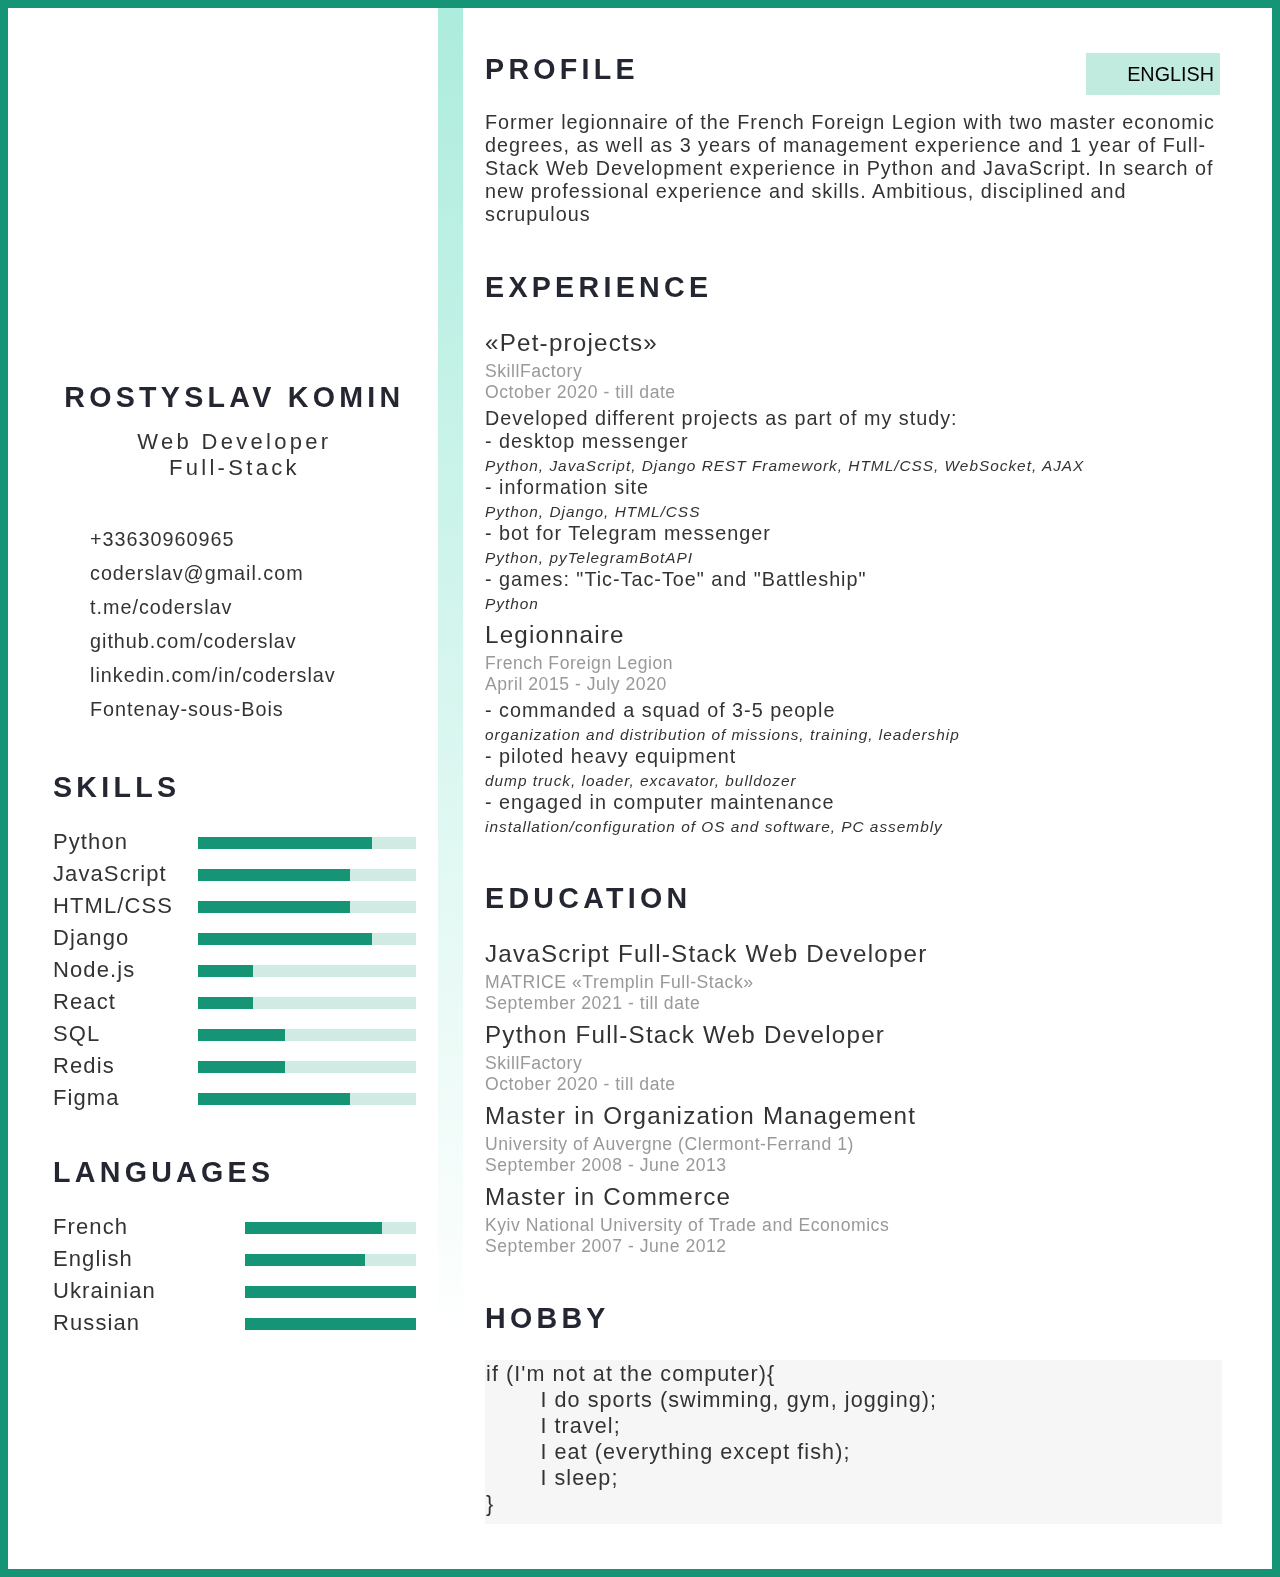
==== index.html @ f9bf5544 "CV 2.2.0" ====
<!DOCTYPE html>
<html lang="en">
<head>
    <meta charset="UTF-8">
    <meta name="viewport" content="width=device-width, initial-scale=1"/>
    <title id="titleName">Komin Rostyslav CV</title>
    <link rel="stylesheet" href="css/index.css">
</head>
<body>
<div id="myNav" class="overlay">
    <span class="close-btn" onclick="closeNav()">&times;</span>
    <div class="overlay-content">
        <span class="english" id="eng">English</span>
        <span class="francais" id="fra">Français</span>
        <span class="russian" id="rus">Русский</span>
    </div>
</div>

<div class="cv">
    <div class="part left-side">
        <div onclick="openNav()" class="overlay-button">
            <div class="language-content">
                <span class="language-logo"></span>
                <span class="actual-language" id="actualLanguage">ENGLISH</span>
            </div>
        </div>
        <div class="section circle-image"></div>
        <div class="section name" id="name">ROSTYSLAV KOMIN</div>
        <div class="section profession" id="profession">Web Developer<br>Full-Stack</div>
        <div class="section coordinates">
            <div class="tel">
                <span class="tel-logo"></span><a href="tel:+33630960965">+33630960965</a>
            </div>
            <div class="mail">
                <span class="mail-logo"></span><a href="mailto:coderslav@gmail.com">coderslav@gmail.com</a>
            </div>
            <div class="telegram">
                <span class="telegram-logo"></span><a href="https://t.me/coderslav">t.me/coderslav</a>
            </div>
            <div class="github">
                <span class="github-logo"></span><a href="https://github.com/coderslav">github.com/coderslav</a>
            </div>
            <div class="linkedin">
                <span class="linkedin-logo"></span><a href="https://linkedin.com/in/coderslav">linkedin.com/in/coderslav</a>
            </div>
            <div class="address">
                <span class="address-logo"></span><a href="https://en.wikipedia.org/wiki/Fontenay-sous-Bois" id="city">Fontenay-sous-Bois</a>
            </div>
        </div>
        <div class="section skills">
            <div class="section-title" id="skills">SKILLS</div>
            <div class="skill"><span>Python</span><div class="scale first-scale">
                <div class="scale second-scale Python"></div>
            </div></div>
            <div class="skill"><span>JavaScript</span><div class="scale first-scale">
                <div class="scale second-scale JavaScript"></div>
            </div></div>
            <div class="skill"><span>HTML/CSS</span><div class="scale first-scale">
                <div class="scale second-scale HTMLCSS"></div>
            </div></div>
            <div class="skill"><span>Django</span><div class="scale first-scale">
                <div class="scale second-scale Django"></div>
            </div></div>
            <div class="skill"><span>Node.js</span><div class="scale first-scale">
                <div class="scale second-scale NodeJS"></div>
            </div></div>
            <div class="skill"><span>React</span><div class="scale first-scale">
                <div class="scale second-scale React"></div>
            </div></div>
            <div class="skill"><span>SQL</span><div class="scale scale first-scale">
                <div class="scale second-scale SQL"></div>
            </div></div>
            <div class="skill"><span>Redis</span><div class="scale first-scale">
                <div class="scale second-scale Redis"></div>
            </div></div>
            <div class="skill last-skill"><span>Figma</span><div class="scale first-scale">
                <div class="scale second-scale Figma"></div>
            </div></div>
        </div>
        <div class="section languages">
            <div class="section-title" id="languages">LANGUAGES</div>
            <div class="skill"><span id="frenchLanguage">French</span><div class="scale first-scale lang"><div class="scale second-scale French"></div></div></div>
            <div class="skill"><span id="englishLanguage">English</span><div class="scale first-scale lang"><div class="scale second-scale English"></div></div></div>
            <div class="skill"><span id="ukrainianLanguage">Ukrainian</span><div class="scale first-scale lang"><div class="scale second-scale Ukrainian"></div></div></div>
            <div class="skill last-skill"><span id="russianLanguage">Russian</span><div class="scale first-scale lang"><div class="scale second-scale Russian"></div></div></div>
        </div>
    </div>
    <div class="part middle-line"></div>
    <div class="part right-side">
        <div class="section profile">
            <div class="section-title profile-title" id="profile">PROFILE</div>
            <div class="text profile-text" id="profileText">Former legionnaire of the French Foreign Legion with two master economic degrees, as well as 3 years of management experience and 1 year of Full-Stack Web Development experience in Python and JavaScript. In search of new professional experience and skills. Ambitious, disciplined and scrupulous</div>
        </div>
        <div class="section experience">
            <div class="section-title" id="experience">EXPERIENCE</div>
            <div class="experience-sub-section">
                <div class="sub-section-title first-sub-section-title">«Pet-projects»</div>
                <div class="sub-section-title-sub-title" id="skillFactoryExp">SkillFactory<br>October 2020 - till date</div>
                <div class="text experience-sub-section-text" id="skillFactoryExpText">Developed different projects as part of my study:<br>
                    - desktop messenger<br><span class="in-parentheses">Python, JavaScript, Django REST Framework, HTML/CSS, WebSocket, AJAX</span><br>
                    - information site<br><span class="in-parentheses">Python, Django, HTML/CSS</span><br>
                    - bot for Telegram messenger<br><span class="in-parentheses">Python, pyTelegramBotAPI</span><br>
                    - games: "Tic-Tac-Toe" and "Battleship"<br><span class="in-parentheses">Python</span></div>
            </div>
            <div class="experience-sub-section">
                <div class="sub-section-title" id="legionnaireExp">Legionnaire</div>
                <div class="sub-section-title-sub-title" id="legionnaireExpTitle">French Foreign Legion<br>April 2015 - July 2020</div>
                <div class="text experience-sub-section-text" id="legionnaireExpText">- commanded a squad of 3-5 people<br><span class="in-parentheses">organization and distribution of missions, training, leadership</span><br>
                    - piloted heavy equipment<br><span class="in-parentheses">dump truck, loader, excavator, bulldozer</span><br>
                    - engaged in computer maintenance<br><span class="in-parentheses">installation/configuration of OS and software, PC assembly</span></div>
            </div>
        </div>
        <div class="section formation">
            <div class="section-title" id="education">EDUCATION</div>
            <div class="formation-sub-section">
                <div class="sub-section-title first-sub-section-title" id="matriceEduTitle">JavaScript Full-Stack Web Developer</div>
                <div class="sub-section-title-sub-title sub-section-title-sub-title-formation" id="matriceEdu">MATRICE «Tremplin Full-Stack»<br>September 2021 - till date</div>
            </div>
            <div class="formation-sub-section">
                <div class="sub-section-title" id="skillFactoryEduTitle">Python Full-Stack Web Developer</div>
                <div class="sub-section-title-sub-title sub-section-title-sub-title-formation" id="skillFactoryEdu">SkillFactory<br>October 2020 - till date</div>
            </div>
            <div class="formation-sub-section">
                <div class="sub-section-title" id="frEduTitle">Master in Organization Management</div>
                <div class="sub-section-title-sub-title sub-section-title-sub-title-formation" id="frEdu">University of Auvergne (Clermont-Ferrand 1)<br>September 2008 - June 2013</div>
            </div>
            <div class="formation-sub-section">
                <div class="sub-section-title" id="uaEduTitle">Master in Commerce</div>
                <div class="sub-section-title-sub-title sub-section-title-sub-title-formation" id="uaEdu">Kyiv National University of Trade and Economics<br>September 2007 - June 2012</div>
            </div>
        </div>
        <div class="section hobby">
            <div class="section-title" id="hobby">HOBBY</div>
            <div class="div hobby-background"><div class="hobby-text" id="hobbyText">if (I'm not at the computer){<br><span class="hobbies">I do sports (swimming, gym, jogging);</span><br><span class="hobbies">I travel;</span><br><span class="hobbies">I eat (everything except fish);</span><br><span class="hobbies">I sleep;</span><br>}</div></div>
        </div>
    </div>
</div>
<script src="js/index.js"></script>
</body>
</html>
---- css/index.css ----
@import "fonts.css";
@media {
    html {
        font-size: 8.9px;
    }
    .left-side {
        margin: 30px 15px 30px 35px;
    }
    .cv {
        margin: 0;
        display: grid;
        grid-template-columns: 34% 2% 64%;
    }
    .circle-image {
        background: url(../images/Photo.jpg) no-repeat center;
        background-size: auto 200px;
        width: 153px;
        height: 153px;
    }
    .profession {margin-top: 10px;}
    .name {margin-top: 15px;}
    .coordinates {margin-top: 30px;}
    .coordinates span {
        padding-right: 5px;
        width: 15px;
        height: 15px;
    }
    .language-content .language-logo {
        width: 15px;
        height: 15px;
    }
    .mail, .telegram, .github, .linkedin, .address {margin-top: 3px;}
    .section-title {margin: 30px 0 10px;}
    .skill {margin-bottom: 4px;}
    .scale {height: 6px;}
    .scale.first-scale.lang {
        left: 38%;
        width: 47%;
    }
    .middle-line {background: linear-gradient(180deg, #77E0C7 -56.41%, rgba(119, 224, 199, 0) 85.33%);}
    .right-side {margin: 30px 35px 30px 15px;}
    .overlay-button {right: calc(35px + 8px);}
    .section-title.profile-title {margin-top: 0}
    .language-content {padding: 4px;}
    .sub-section-title {margin: 5px 0 3px;}
    .sub-section-title-sub-title {margin-bottom: 3px;}
    .hobby-text {padding-bottom: 4px}
}
@media (max-width: 600px){
    html {
        font-size: 15px;
    }
    .left-side, .right-side {margin: 0 10px;}
    .overlay-button {right: calc(10px + 8px);}
    .cv {
        margin: 0;
        padding: 10px 0;
        display: flex;
        flex-direction: column;
        align-content: start;
    }
    .circle-image {
        background: url(../images/Photo.jpg) no-repeat center;
        background-size: auto 300px;
        width: 229px;
        height: 229px;
    }
    .profession {margin-top: 10px;}
    .name {margin-top: 30px;}
    .coordinates {
        width: max-content;
        margin: 30px auto;
    }
    .coordinates span {
        padding-right: 5px;
        width: 22px;
        height: 22px;
    }
    .language-content .language-logo {
        width: 22px;
        height: 22px;
    }
    .tel, .mail, .telegram, .github, .linkedin, .address {
        margin: 3px;
        width: max-content;
    }
    .section-title, .section-title.profile-title {margin: 30px 0 10px;}
    .skill {margin-bottom: 4px;}
    .scale {height: 9px;}
    .scale.first-scale.lang {
        left: 25%;
        width: 60%;
    }
    .middle-line {display: none}
    .language-content {padding: 4px;}
    .sub-section-title {margin: 5px 0 3px;}
    .sub-section-title-sub-title {margin-bottom: 3px;}
    .hobby-text {padding-bottom: 4px}
}
@media (max-width: 528px){
    html {
        font-size: 13px;
    }
}
@media (max-width: 456px){
    html {
        font-size: 11px;
    }
}
@media (max-width: 390px){
    html {
        font-size: 10px;
    }
    .left-side, .right-side {margin: 0 6px;}
    .overlay-button {right: calc(6px + 8px);}
    .cv {
        margin: 0;
        padding: 6px 0;
        display: flex;
        flex-direction: column;
        align-content: start;
    }
    .circle-image {
        background: url(../images/Photo.jpg) no-repeat center;
        background-size: auto 200px;
        width: 152px;
        height: 152px;
    }
    .profession {margin-top: 6px;}
    .name {margin-top: 20px;}
    .coordinates {
        width: max-content;
        margin: 20px auto;
    }
    .coordinates span {
        padding-right: 3px;
        width: 15px;
        height: 15px;
    }
    .language-content .language-logo {
        width: 15px;
        height: 15px;
    }
    .mail, .telegram, .github, .linkedin, .address {
        margin: 2px;
        width: max-content;
    }
    .section-title, .section-title.profile-title {margin: 20px 0 6px;}
    .skill {margin-bottom: 2px;}
    .scale {height: 6px;}
    .scale.first-scale.lang {
        left: 25%;
        width: 60%;
    }
    .middle-line {display: none}
    .language-content {padding: 2px;}
    .sub-section-title {margin: 3px 0 2px;}
    .sub-section-title-sub-title {margin-bottom: 2px;}
    .hobby-text {padding-bottom: 2px}
}
@media (max-width: 359px){
    html {
        font-size: 9px;
    }
}
@media (max-width: 328px){
    html {
        font-size: 8px;
    }
    .left-side, .right-side {margin: 0 5px;}
    .overlay-button {right: calc(5px + 8px);}
    .cv {
        margin: 0;
        padding: 5px 0;
        display: flex;
        flex-direction: column;
        align-content: start;
    }
    .circle-image {
        background: url(../images/Photo.jpg) no-repeat center;
        background-size: auto 150px;
        width: 114px;
        height: 114px;
    }
    .profession {margin-top: 5px;}
    .name {margin-top: 15px;}
    .coordinates {
        width: max-content;
        margin: 30px auto;
    }
    .coordinates span {
        padding-right: 2px;
        width: 11px;
        height: 11px;
    }
    .language-content .language-logo {
        width: 11px;
        height: 11px;
    }
    .mail, .telegram, .github, .linkedin, .address {
        margin: 1px;
        width: max-content;
    }
    .section-title, .section-title.profile-title {margin: 30px 0 10px;}
    .skill {margin-bottom: 2px;}
    .scale {height: 4px;}
    .scale.first-scale.lang {
        left: 25%;
        width: 60%;
    }
    .middle-line {display: none}
    .language-content {padding: 1px;}
    .sub-section-title {margin: 2px 0 1px;}
    .sub-section-title-sub-title {margin-bottom: 1px;}
    .hobby-text {padding-bottom: 2px}
}
@media (min-width: 650px){
    html {
        font-size: 9.9px;
    }
}
@media (min-width: 700px){
    html {
        font-size: 12px;
    }
}
@media (min-width: 750px){
    html {
        font-size: 13px;
    }
}
@media (min-width: 800px){
    html {
        font-size: 14px;
    }
}
@media (min-width: 850px){
    html {
        font-size: 15px;
    }
    .left-side {
        margin: 30px 15px 30px 35px;
    }
    .circle-image {
        background: url(../images/Photo.jpg) no-repeat center;
        background-size: auto 300px;
        width: 229px;
        height: 229px;
    }
    .profession {margin-top: 10px;}
    .name {margin-top: 15px;}
    .coordinates {margin-top: 30px;}
    .coordinates span {
        padding-right: 5px;
        width: 22px;
        height: 22px;
    }
    .language-content .language-logo {
        width: 22px;
        height: 22px;
    }
    .mail, .telegram, .github, .linkedin, .address {margin-top: 3px;}
    .section-title {margin: 30px 0 10px;}
    .skill {margin-bottom: 4px;}
    .scale {height: 9px;}
    .right-side {margin: 30px 35px 30px 15px;}
    .overlay-button {right: calc(35px + 8px);}
    .language-content {padding: 4px;}
    .sub-section-title {margin: 5px 0 3px;}
    .sub-section-title-sub-title {margin-bottom: 3px;}
    .hobby-text {padding-bottom: 4px}
}
@media (min-width: 900px){
    html {
        font-size: 16px;
    }
}
@media (min-width: 950px){
    html {
        font-size: 17px;
    }
}
@media (min-width: 1000px){
    html {
        font-size: 18px;
    }
}
@media (min-width: 1050px){
    html {
        font-size: 19px;
    }
}
@media (min-width: 1100px){
    html {
        font-size: 20px;
    }
}
@media (min-width: 1150px){
    html {
        font-size: 21px;
    }
}
@media (min-width: 1200px){
    html {
        font-size: 21px;
    }
    .left-side {
        margin: 45px 22px 45px 45px;
    }
    .circle-image {
        background: url(../images/Photo.jpg) no-repeat center;
        background-size: auto 400px;
        width: 306px;
        height: 306px;
    }
    .profession {margin-top: 15px;}
    .name {margin-top: 22px;}
    .coordinates {margin-top: 45px;}
    .coordinates span {
        padding-right: 7px;
        width: 30px;
        height: 30px;
    }
    .language-content .language-logo {
        width: 30px;
        height: 30px;
    }
    .mail, .telegram, .github, .linkedin, .address {margin-top: 4px;}
    .section-title {margin: 45px 0 25px;}
    .skill {margin-bottom: 6px;}
    .scale {height: 12px;}
    .right-side {margin: 45px 52px 45px 22px;}
    .overlay-button {right: calc(52px + 8px);}
    .language-content {padding: 6px;}
    .sub-section-title {margin: 7px 0 4px;}
    .sub-section-title-sub-title {margin-bottom: 4px;}
    .hobby-text {padding-bottom: 6px}
}
@media (min-width: 1250px){
    html {
        font-size: 22px;
    }
}
@media (min-width: 1300px){
    html {
        font-size: 23px;
    }
}
@media (min-width: 1350px){
    html {
        font-size: 24px;
    }
}
@media (min-width: 1400px){
    html {
        font-size: 25px;
    }
}
@media (min-width: 1450px){
    html {
        font-size: 26px;
    }
}
@media (min-width: 1500px){
    html {
        font-size: 27px;
    }
}
@media (min-width: 1550px){
    html {
        font-size: 28px;
    }
}
@media (min-width: 1600px){
    html {
        font-size: 29px;
    }
}
@media (min-width: 1650px){
    html {
        font-size: 30px;
    }
}
@media (min-width: 1700px){
    html {
        font-size: 31px;
    }
    .left-side {
        margin: 60px 30px 60px 70px;
    }
    .circle-image {
        background: url(../images/Photo.jpg) no-repeat center;
        background-size: auto 600px;
        width: 459px;
        height: 459px;
    }
    .profession {margin-top: 20px;}
    .name {margin-top: 30px;}
    .coordinates {margin-top: 60px;}
    .coordinates span {
        padding-right: 10px;
        width: 45px;
        height: 45px;
    }
    .language-content .language-logo {
        width: 45px;
        height: 45px;
    }
    .mail, .telegram, .github, .linkedin, .address {margin-top: 6px;}
    .section-title {margin: 60px 0 20px;}
    .skill {margin-bottom: 8px;}
    .scale {height: 18px;}
    .right-side {margin: 60px 70px 60px 30px;}
    .overlay-button {right: calc(70px + 8px);}
    .language-content {padding: 9px;}
    .sub-section-title {margin: 10px 0 6px;}
    .sub-section-title-sub-title {margin-bottom: 6px;}
    .hobby-text {padding-bottom: 8px}
}
@media (min-width: 1750px){
    html {
        font-size: 32px;
    }
}
@media (min-width: 1800px){
    html {
        font-size: 33px;
    }
}
@media (min-width: 1850px){
    html {
        font-size: 34px;
    }
}
@media (min-width: 1900px){
    html {
        font-size: 35px;
    }
}
@media print {
    html {
        font-size: 12px;
    }

    body {
        margin: 0;
    }
    .left-side {
        margin: 30px 15px 30px 35px;
    }
    .cv {
        margin: 0;
        display: grid;
        grid-template-columns: 34% 2% 64%;
    }
    .circle-image {
        background: url(../images/Photo.jpg) no-repeat center;
        background-size: auto 200px;
        width: 153px;
        height: 153px;
    }
    .profession {margin-top: 10px;}
    .name {margin-top: 15px;}
    .coordinates {margin-top: 30px;}
    .coordinates span {
        padding-right: 5px;
        width: 15px;
        height: 15px;
    }
    .language-content .language-logo {
        width: 15px;
        height: 15px;
    }
    .mail, .telegram, .github, .linkedin, .address {margin-top: 3px;}
    .section-title {margin: 30px 0 10px;}
    .skill {margin-bottom: 4px;}
    .scale {height: 6px;}
    .scale.first-scale.lang {
        left: 38%;
        width: 47%;
    }
    .middle-line {
        background: linear-gradient(180deg, #77E0C7 -56.41%, rgba(119, 224, 199, 0) 85.33%);
        display: block;
    }
    .right-side {margin: 30px 35px 30px 15px;}
    .overlay-button {right: calc(35px + 8px);}
    .section-title.profile-title {margin-top: 0}
    .language-content {padding: 4px;}
    .sub-section-title {margin: 5px 0 3px;}
    .sub-section-title-sub-title {margin-bottom: 3px;}
    .hobby-text {padding-bottom: 4px}
    .overlay-button {
        display: none;
    }
}
:root {
    --text-color: #333333;
    --title-color: #242732;
    --sub-section-color: #999999;
}
html {
    background-color: #169576;
}
* {
    font-family: 'Montserrat', sans-serif;
    font-style: normal;
}
.cv {
    background-color: white;
}
.circle-image {
    border-radius: 50%;
    margin: auto;
}
.profession {
    font-weight: normal;
    font-size: 1rem;
    text-align: center;
    letter-spacing: 0.15em;
    color: var(--text-color);
}
.name {
    font-weight: bold;
    font-size: 1.3rem;
    text-align: center;
    letter-spacing: 0.15em;
    color: var(--title-color);
}
.coordinates {
    font-weight: normal;
    font-size: 0.9rem;
    letter-spacing: 0.05em;
    color: var(--text-color);
}
.coordinates span, .language-content span {
    display: inline-block;
    vertical-align: middle;
}
.coordinates a {
    text-decoration: none;
    color: var(--text-color);
}
.coordinates  div {
    font-weight: normal;
    font-size: 0.9rem;
    letter-spacing: 0.05em;
    color: var(--text-color);
}
.tel-logo {
    background: url(../images/Tel_black.png) no-repeat;
    background-size: contain;
}
 .mail-logo {
    background: url(../images/Mail.png) no-repeat;
    background-size: contain;
}
.telegram-logo {
    background: url(../images/Telegram_black.png) no-repeat;
    background-size: contain;
}
.github-logo {
    background: url(../images/GitHub_white.png) no-repeat;
    background-size: contain;
}
.linkedin-logo {
    background: url(../images/LinkedIn_black.png) no-repeat;
    background-size: contain;
}
.address-logo {
    background: url(../images/Address.png) no-repeat;
    background-size: contain;
}
.language-logo {
    background: url(../images/Language_Planet_black.png) no-repeat;
    background-size: contain;
}
.overlay-button:hover .language-logo {
    background: url(../images/Language_Planet_white.png) no-repeat;
    background-size: contain;
}
.section-title {
    font-weight: 600;
    font-size: 1.3rem;
    letter-spacing: 0.15em;
    text-transform: uppercase;
    color: var(--title-color);
}
.skill > span {
    display: inline-block;
    width: 15%;
}
.skill {
    font-size: 1rem;
    font-weight: 500;
    letter-spacing: 0.05em;
    color: var(--text-color);
}
.scale {
    display: inline-block;
    position: relative;
    vertical-align: middle;
}
.scale.first-scale {
    left: 25%;
    width: 60%;
    background: rgba(22, 149, 118, 0.2);
    transform: matrix(1, 0, 0, -1, 0, 0);
}
.scale.second-scale {
    display: block;
    background: #169576;
    transform: matrix(1, 0, 0, -1, 0, 0);
}
.Python.scale.second-scale {width: 80%;}
.JavaScript.scale.second-scale {width: 70%;}
.HTMLCSS.scale.second-scale {width: 70%;}
.Django.scale.second-scale {width: 80%;}
.NodeJS.scale.second-scale {width: 25%;}
.React.scale.second-scale {width: 25%;}
.SQL.scale.second-scale {width: 40%;}
.Redis.scale.second-scale {width: 40%;}
.Figma.scale.second-scale {width: 70%;}
.French.scale.second-scale {width: 80%;}
.English.scale.second-scale {width: 70%;}
.Ukrainian.scale.second-scale {width: 100%;}
.Russian.scale.second-scale {width: 100%;}
.text {
    font-weight: normal;
    font-size: 0.9rem;
    letter-spacing: 0.05em;
    color: var(--text-color);
}
.sub-section-title {
    font-weight: 500;
    font-size: 1.1rem;
    letter-spacing: 0.05em;
    color: var(--text-color);
}
.sub-section-title-sub-title {
    font-weight: 500;
    font-size: 0.8rem;
    letter-spacing: 0.03em;
    color: var(--sub-section-color);
}
.in-parentheses {
    font-size: 0.7rem;
    font-style: italic;
}
.hobby-background {
    width: 100%;
    background: #F7F6F6;
    mix-blend-mode: darken;
    border: 1px dashed #F7F6F6;
}
div.hobby-text, span.hobbies {
    font-family: 'PT Mono', sans-serif;
    font-style: normal;
    font-weight: 400;
    font-size: 0.98rem;
    letter-spacing: 0.05em;
    color: #333333;
}
.hobbies {
    margin-left: 7.4%;
}
.overlay-button {
    position: absolute;
    width: max-content;
    background-color: rgb(193, 235, 223);
    font-size: 0.9rem;
    font-weight: 500;
    cursor: pointer;
}
.overlay-button:hover {
    background-color: #169576;
    color: white;
}
.overlay {
    height: 100%;
    position: fixed;
    top: 0;
    left: 0;
    width: 0;
    z-index: 1;
    background-color: rgba(0,0,0, 0.9);
    overflow-x: hidden;
    transition: 0.8s;
}
.overlay-content {
    position: relative;
    top: 35%;
    width: 100%;
    text-align: center;
    margin-top: 4%;
}
.overlay span {
    text-decoration: none;
    font-size: 2rem;
    color: #818181;
    display: block;
    width: max-content;
    margin: 1.5% auto;
    transition: 0.3s;
    cursor: pointer;
}
.overlay span:hover {
    color: #f1f1f1;
}
.overlay .close-btn {
    position: absolute;
    top: 5%;
    right: 7%;
    font-size: 4.5rem;
    margin: 0;
}
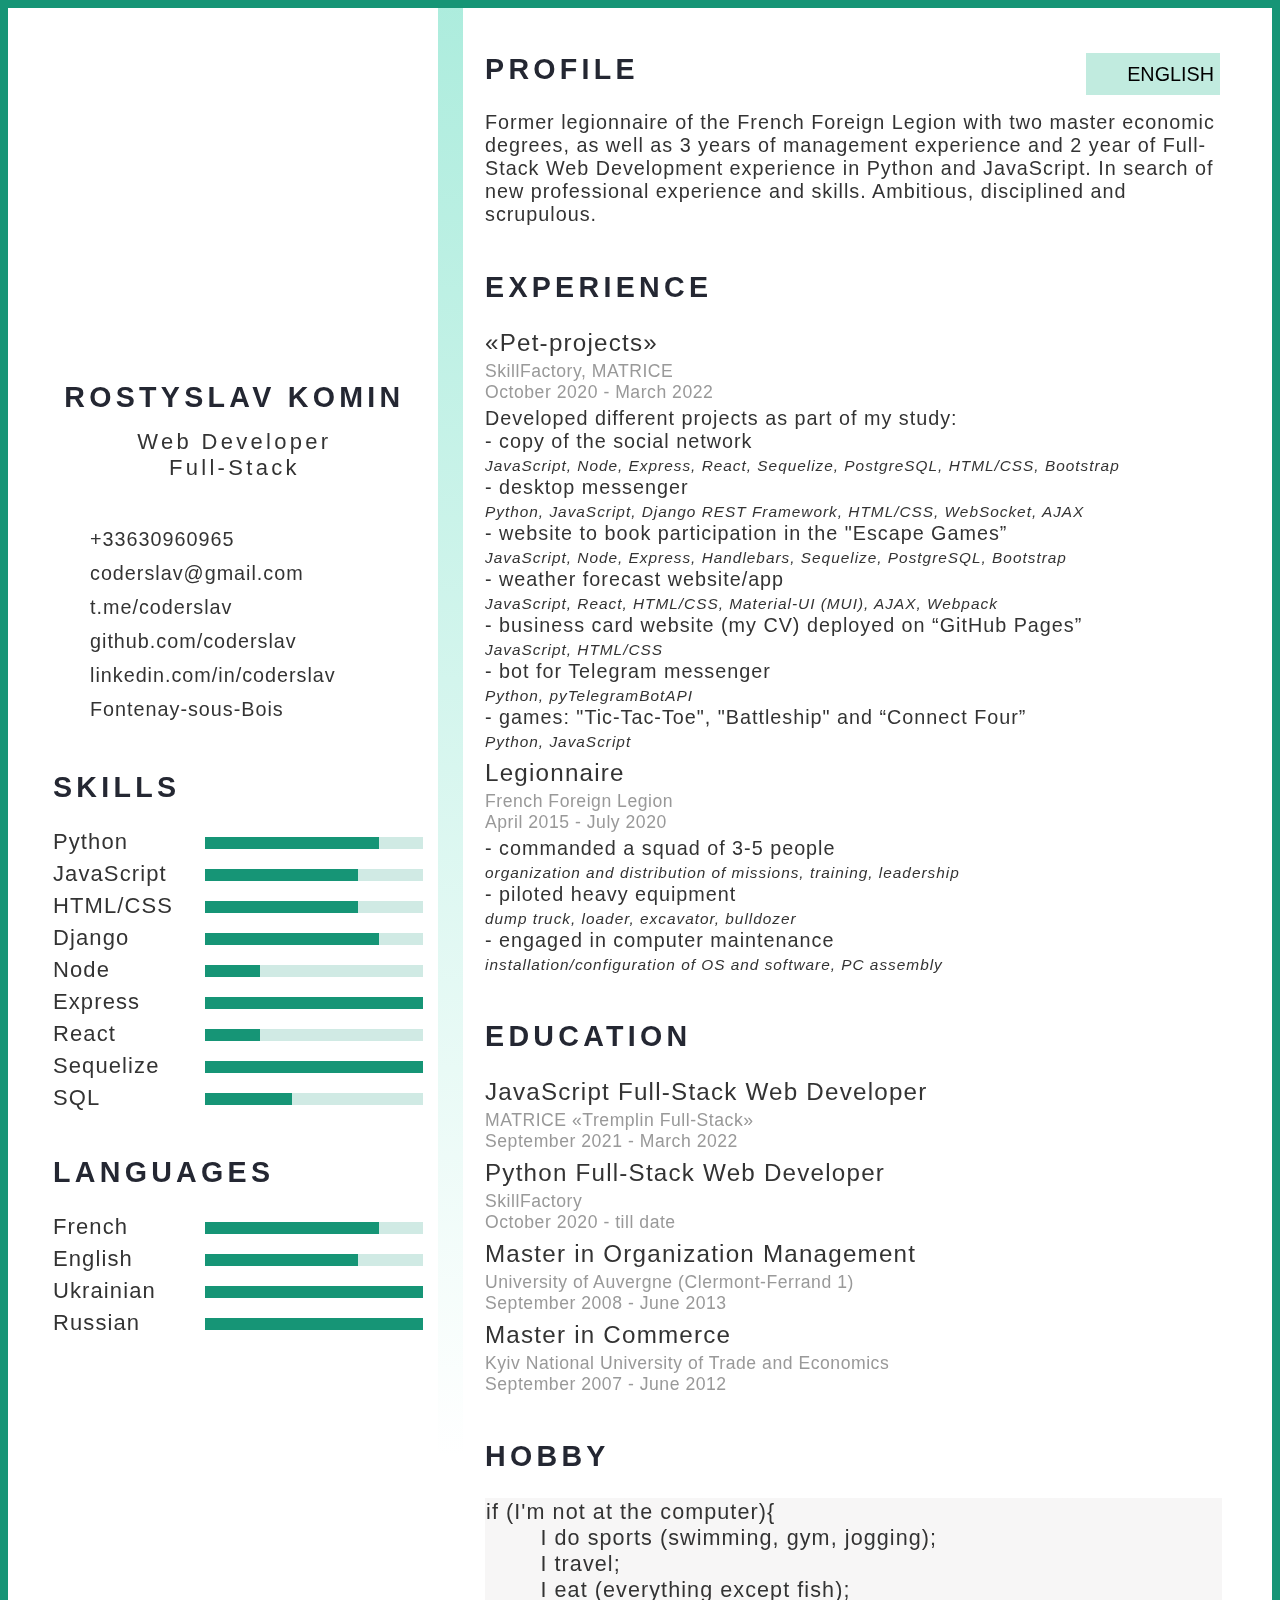
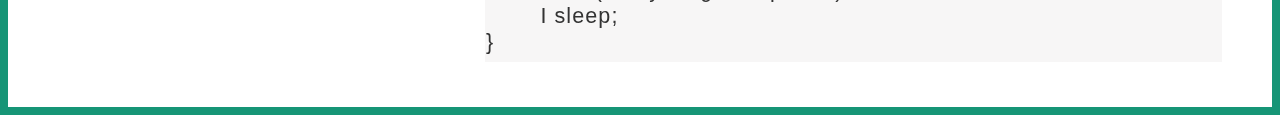
==== commit 9ee574ff: "CV 2.8.1 (grammar fixes)" ====
--- a/index.html
+++ b/index.html
@@ -1,140 +1,176 @@
 <!DOCTYPE html>
 <html lang="en">
-<head>
-    <meta charset="UTF-8">
-    <meta name="viewport" content="width=device-width, initial-scale=1"/>
-    <title id="titleName">Komin Rostyslav CV</title>
-    <link rel="stylesheet" href="css/index.css">
-</head>
-<body>
-<div id="myNav" class="overlay">
-    <span class="close-btn" onclick="closeNav()">&times;</span>
-    <div class="overlay-content">
-        <span class="english" id="eng">English</span>
-        <span class="francais" id="fra">Français</span>
-        <span class="russian" id="rus">Русский</span>
-    </div>
-</div>
-
-<div class="cv">
-    <div class="part left-side">
-        <div onclick="openNav()" class="overlay-button">
-            <div class="language-content">
-                <span class="language-logo"></span>
-                <span class="actual-language" id="actualLanguage">ENGLISH</span>
+    <head>
+        <meta charset="UTF-8" />
+        <meta name="viewport" content="width=device-width, initial-scale=1" />
+        <title id="titleName">Komin Rostyslav CV</title>
+        <link rel="stylesheet" href="css/index.css" />
+    </head>
+    <body>
+        <div id="myNav" class="overlay">
+            <span class="close-btn" onclick="closeNav()">&times;</span>
+            <div class="overlay-content">
+                <span class="english" id="eng">English</span>
+                <span class="francais" id="fra">Français</span>
+                <span class="russian" id="rus">Русский</span>
             </div>
         </div>
-        <div class="section circle-image"></div>
-        <div class="section name" id="name">ROSTYSLAV KOMIN</div>
-        <div class="section profession" id="profession">Web Developer<br>Full-Stack</div>
-        <div class="section coordinates">
-            <div class="tel">
-                <span class="tel-logo"></span><a href="tel:+33630960965">+33630960965</a>
+
+        <div class="cv">
+            <div class="part left-side">
+                <div onclick="openNav()" class="overlay-button">
+                    <div class="language-content">
+                        <span class="language-logo"></span>
+                        <span class="actual-language" id="actualLanguage">ENGLISH</span>
+                    </div>
+                </div>
+                <div class="section circle-image"></div>
+                <div class="section name" id="name">ROSTYSLAV KOMIN</div>
+                <div class="section profession" id="profession">Web Developer<br />Full-Stack</div>
+                <div class="section coordinates">
+                    <div class="tel"><span class="tel-logo"></span><a href="tel:+33630960965">+33630960965</a></div>
+                    <div class="mail"><span class="mail-logo"></span><a href="mailto:coderslav@gmail.com">coderslav@gmail.com</a></div>
+                    <div class="telegram"><span class="telegram-logo"></span><a href="https://t.me/coderslav">t.me/coderslav</a></div>
+                    <div class="github"><span class="github-logo"></span><a href="https://github.com/coderslav">github.com/coderslav</a></div>
+                    <div class="linkedin"><span class="linkedin-logo"></span><a href="https://linkedin.com/in/coderslav">linkedin.com/in/coderslav</a></div>
+                    <div class="address"><span class="address-logo"></span><a href="https://en.wikipedia.org/wiki/Fontenay-sous-Bois" id="city">Fontenay-sous-Bois</a></div>
+                </div>
+                <div class="section skills">
+                    <div class="section-title" id="skills">SKILLS</div>
+                    <div class="skill">
+                        <span>Python</span>
+                        <div class="scale first-scale">
+                            <div class="scale second-scale Python"></div>
+                        </div>
+                    </div>
+                    <div class="skill">
+                        <span>JavaScript</span>
+                        <div class="scale first-scale">
+                            <div class="scale second-scale JavaScript"></div>
+                        </div>
+                    </div>
+                    <div class="skill">
+                        <span>HTML/CSS</span>
+                        <div class="scale first-scale">
+                            <div class="scale second-scale HTMLCSS"></div>
+                        </div>
+                    </div>
+                    <div class="skill">
+                        <span>Django</span>
+                        <div class="scale first-scale">
+                            <div class="scale second-scale Django"></div>
+                        </div>
+                    </div>
+                    <div class="skill">
+                        <span>Node</span>
+                        <div class="scale first-scale">
+                            <div class="scale second-scale NodeJS"></div>
+                        </div>
+                    </div>
+                    <div class="skill">
+                        <span>Express</span>
+                        <div class="scale first-scale">
+                            <div class="scale second-scale Express"></div>
+                        </div>
+                    </div>
+                    <div class="skill">
+                        <span>React</span>
+                        <div class="scale scale first-scale">
+                            <div class="scale second-scale React"></div>
+                        </div>
+                    </div>
+                    <div class="skill">
+                        <span>Sequelize</span>
+                        <div class="scale first-scale">
+                            <div class="scale second-scale Sequelize"></div>
+                        </div>
+                    </div>
+                    <div class="skill last-skill">
+                        <span>SQL</span>
+                        <div class="scale first-scale">
+                            <div class="scale second-scale SQL"></div>
+                        </div>
+                    </div>
+                </div>
+                <div class="section languages">
+                    <div class="section-title" id="languages">LANGUAGES</div>
+                    <div class="skill">
+                        <span id="frenchLanguage">French</span>
+                        <div class="scale first-scale"><div class="scale second-scale French"></div></div>
+                    </div>
+                    <div class="skill">
+                        <span id="englishLanguage">English</span>
+                        <div class="scale first-scale"><div class="scale second-scale English"></div></div>
+                    </div>
+                    <div class="skill">
+                        <span id="ukrainianLanguage">Ukrainian</span>
+                        <div class="scale first-scale"><div class="scale second-scale Ukrainian"></div></div>
+                    </div>
+                    <div class="skill last-skill">
+                        <span id="russianLanguage">Russian</span>
+                        <div class="scale first-scale"><div class="scale second-scale Russian"></div></div>
+                    </div>
+                </div>
             </div>
-            <div class="mail">
-                <span class="mail-logo"></span><a href="mailto:coderslav@gmail.com">coderslav@gmail.com</a>
-            </div>
-            <div class="telegram">
-                <span class="telegram-logo"></span><a href="https://t.me/coderslav">t.me/coderslav</a>
-            </div>
-            <div class="github">
-                <span class="github-logo"></span><a href="https://github.com/coderslav">github.com/coderslav</a>
-            </div>
-            <div class="linkedin">
-                <span class="linkedin-logo"></span><a href="https://linkedin.com/in/coderslav">linkedin.com/in/coderslav</a>
-            </div>
-            <div class="address">
-                <span class="address-logo"></span><a href="https://en.wikipedia.org/wiki/Fontenay-sous-Bois" id="city">Fontenay-sous-Bois</a>
+            <div class="part middle-line"></div>
+            <div class="part right-side">
+                <div class="section profile">
+                    <div class="section-title profile-title" id="profile">PROFILE</div>
+                    <div class="text profile-text" id="profileText">Former legionnaire of the French Foreign Legion with two master economic degrees, as well as 3 years of management experience and 2 year of Full-Stack Web Development experience in Python and JavaScript. In search of new professional experience and skills. Ambitious, disciplined and scrupulous.</div>
+                </div>
+                <div class="section experience">
+                    <div class="section-title" id="experience">EXPERIENCE</div>
+                    <div class="experience-sub-section">
+                        <div class="sub-section-title first-sub-section-title">«Pet-projects»</div>
+                        <div class="sub-section-title-sub-title" id="skillFactoryExp">SkillFactory, MATRICE<br />October 2020 - March 2022</div>
+                        <div class="text experience-sub-section-text" id="skillFactoryExpText">
+                            Developed different projects as part of my study:<br />
+                            - copy of the social network<br /><span class="in-parentheses">JavaScript, Node, Express, React, Sequelize, PostgreSQL, HTML/CSS, Bootstrap</span><br />
+                            - desktop messenger<br /><span class="in-parentheses">Python, JavaScript, Django REST Framework, HTML/CSS, WebSocket, AJAX</span><br />
+                            - website to book participation in the "Escape Games”<br /><span class="in-parentheses">JavaScript, Node, Express, Handlebars, Sequelize, PostgreSQL, Bootstrap</span><br />
+                            - weather forecast website/app<br /><span class="in-parentheses">JavaScript, React, HTML/CSS, Material-UI (MUI), AJAX, Webpack</span><br />
+                            - business card website (my CV) deployed on “GitHub Pages”<br /><span class="in-parentheses">JavaScript, HTML/CSS</span><br />
+                            - bot for Telegram messenger<br /><span class="in-parentheses">Python, pyTelegramBotAPI</span><br />
+                            - games: "Tic-Tac-Toe", "Battleship" and “Connect Four”<br /><span class="in-parentheses">Python, JavaScript</span>
+                        </div>
+                    </div>
+                    <div class="experience-sub-section">
+                        <div class="sub-section-title" id="legionnaireExp">Legionnaire</div>
+                        <div class="sub-section-title-sub-title" id="legionnaireExpTitle">French Foreign Legion<br />April 2015 - July 2020</div>
+                        <div class="text experience-sub-section-text" id="legionnaireExpText">
+                            - commanded a squad of 3-5 people<br /><span class="in-parentheses">organization and distribution of missions, training, leadership</span><br />
+                            - piloted heavy equipment<br /><span class="in-parentheses">dump truck, loader, excavator, bulldozer</span><br />
+                            - engaged in computer maintenance<br /><span class="in-parentheses">installation/configuration of OS and software, PC assembly</span>
+                        </div>
+                    </div>
+                </div>
+                <div class="section formation">
+                    <div class="section-title" id="education">EDUCATION</div>
+                    <div class="formation-sub-section">
+                        <div class="sub-section-title first-sub-section-title" id="matriceEduTitle">JavaScript Full-Stack Web Developer</div>
+                        <div class="sub-section-title-sub-title sub-section-title-sub-title-formation" id="matriceEdu">MATRICE «Tremplin Full-Stack»<br />September 2021 - March 2022</div>
+                    </div>
+                    <div class="formation-sub-section">
+                        <div class="sub-section-title" id="skillFactoryEduTitle">Python Full-Stack Web Developer</div>
+                        <div class="sub-section-title-sub-title sub-section-title-sub-title-formation" id="skillFactoryEdu">SkillFactory<br />October 2020 - till date</div>
+                    </div>
+                    <div class="formation-sub-section">
+                        <div class="sub-section-title" id="frEduTitle">Master in Organization Management</div>
+                        <div class="sub-section-title-sub-title sub-section-title-sub-title-formation" id="frEdu">University of Auvergne (Clermont-Ferrand 1)<br />September 2008 - June 2013</div>
+                    </div>
+                    <div class="formation-sub-section">
+                        <div class="sub-section-title" id="uaEduTitle">Master in Commerce</div>
+                        <div class="sub-section-title-sub-title sub-section-title-sub-title-formation" id="uaEdu">Kyiv National University of Trade and Economics<br />September 2007 - June 2012</div>
+                    </div>
+                </div>
+                <div class="section hobby">
+                    <div class="section-title" id="hobby">HOBBY</div>
+                    <div class="div hobby-background">
+                        <div class="hobby-text" id="hobbyText">if (I'm not at the computer){<br /><span class="hobbies">I do sports (swimming, gym, jogging);</span><br /><span class="hobbies">I travel;</span><br /><span class="hobbies">I eat (everything except fish);</span><br /><span class="hobbies">I sleep;</span><br />}</div>
+                    </div>
+                </div>
             </div>
         </div>
-        <div class="section skills">
-            <div class="section-title" id="skills">SKILLS</div>
-            <div class="skill"><span>Python</span><div class="scale first-scale">
-                <div class="scale second-scale Python"></div>
-            </div></div>
-            <div class="skill"><span>JavaScript</span><div class="scale first-scale">
-                <div class="scale second-scale JavaScript"></div>
-            </div></div>
-            <div class="skill"><span>HTML/CSS</span><div class="scale first-scale">
-                <div class="scale second-scale HTMLCSS"></div>
-            </div></div>
-            <div class="skill"><span>Django</span><div class="scale first-scale">
-                <div class="scale second-scale Django"></div>
-            </div></div>
-            <div class="skill"><span>Node.js</span><div class="scale first-scale">
-                <div class="scale second-scale NodeJS"></div>
-            </div></div>
-            <div class="skill"><span>React</span><div class="scale first-scale">
-                <div class="scale second-scale React"></div>
-            </div></div>
-            <div class="skill"><span>SQL</span><div class="scale scale first-scale">
-                <div class="scale second-scale SQL"></div>
-            </div></div>
-            <div class="skill"><span>Redis</span><div class="scale first-scale">
-                <div class="scale second-scale Redis"></div>
-            </div></div>
-            <div class="skill last-skill"><span>Figma</span><div class="scale first-scale">
-                <div class="scale second-scale Figma"></div>
-            </div></div>
-        </div>
-        <div class="section languages">
-            <div class="section-title" id="languages">LANGUAGES</div>
-            <div class="skill"><span id="frenchLanguage">French</span><div class="scale first-scale lang"><div class="scale second-scale French"></div></div></div>
-            <div class="skill"><span id="englishLanguage">English</span><div class="scale first-scale lang"><div class="scale second-scale English"></div></div></div>
-            <div class="skill"><span id="ukrainianLanguage">Ukrainian</span><div class="scale first-scale lang"><div class="scale second-scale Ukrainian"></div></div></div>
-            <div class="skill last-skill"><span id="russianLanguage">Russian</span><div class="scale first-scale lang"><div class="scale second-scale Russian"></div></div></div>
-        </div>
-    </div>
-    <div class="part middle-line"></div>
-    <div class="part right-side">
-        <div class="section profile">
-            <div class="section-title profile-title" id="profile">PROFILE</div>
-            <div class="text profile-text" id="profileText">Former legionnaire of the French Foreign Legion with two master economic degrees, as well as 3 years of management experience and 1 year of Full-Stack Web Development experience in Python and JavaScript. In search of new professional experience and skills. Ambitious, disciplined and scrupulous</div>
-        </div>
-        <div class="section experience">
-            <div class="section-title" id="experience">EXPERIENCE</div>
-            <div class="experience-sub-section">
-                <div class="sub-section-title first-sub-section-title">«Pet-projects»</div>
-                <div class="sub-section-title-sub-title" id="skillFactoryExp">SkillFactory<br>October 2020 - till date</div>
-                <div class="text experience-sub-section-text" id="skillFactoryExpText">Developed different projects as part of my study:<br>
-                    - desktop messenger<br><span class="in-parentheses">Python, JavaScript, Django REST Framework, HTML/CSS, WebSocket, AJAX</span><br>
-                    - information site<br><span class="in-parentheses">Python, Django, HTML/CSS</span><br>
-                    - bot for Telegram messenger<br><span class="in-parentheses">Python, pyTelegramBotAPI</span><br>
-                    - games: "Tic-Tac-Toe" and "Battleship"<br><span class="in-parentheses">Python</span></div>
-            </div>
-            <div class="experience-sub-section">
-                <div class="sub-section-title" id="legionnaireExp">Legionnaire</div>
-                <div class="sub-section-title-sub-title" id="legionnaireExpTitle">French Foreign Legion<br>April 2015 - July 2020</div>
-                <div class="text experience-sub-section-text" id="legionnaireExpText">- commanded a squad of 3-5 people<br><span class="in-parentheses">organization and distribution of missions, training, leadership</span><br>
-                    - piloted heavy equipment<br><span class="in-parentheses">dump truck, loader, excavator, bulldozer</span><br>
-                    - engaged in computer maintenance<br><span class="in-parentheses">installation/configuration of OS and software, PC assembly</span></div>
-            </div>
-        </div>
-        <div class="section formation">
-            <div class="section-title" id="education">EDUCATION</div>
-            <div class="formation-sub-section">
-                <div class="sub-section-title first-sub-section-title" id="matriceEduTitle">JavaScript Full-Stack Web Developer</div>
-                <div class="sub-section-title-sub-title sub-section-title-sub-title-formation" id="matriceEdu">MATRICE «Tremplin Full-Stack»<br>September 2021 - till date</div>
-            </div>
-            <div class="formation-sub-section">
-                <div class="sub-section-title" id="skillFactoryEduTitle">Python Full-Stack Web Developer</div>
-                <div class="sub-section-title-sub-title sub-section-title-sub-title-formation" id="skillFactoryEdu">SkillFactory<br>October 2020 - till date</div>
-            </div>
-            <div class="formation-sub-section">
-                <div class="sub-section-title" id="frEduTitle">Master in Organization Management</div>
-                <div class="sub-section-title-sub-title sub-section-title-sub-title-formation" id="frEdu">University of Auvergne (Clermont-Ferrand 1)<br>September 2008 - June 2013</div>
-            </div>
-            <div class="formation-sub-section">
-                <div class="sub-section-title" id="uaEduTitle">Master in Commerce</div>
-                <div class="sub-section-title-sub-title sub-section-title-sub-title-formation" id="uaEdu">Kyiv National University of Trade and Economics<br>September 2007 - June 2012</div>
-            </div>
-        </div>
-        <div class="section hobby">
-            <div class="section-title" id="hobby">HOBBY</div>
-            <div class="div hobby-background"><div class="hobby-text" id="hobbyText">if (I'm not at the computer){<br><span class="hobbies">I do sports (swimming, gym, jogging);</span><br><span class="hobbies">I travel;</span><br><span class="hobbies">I eat (everything except fish);</span><br><span class="hobbies">I sleep;</span><br>}</div></div>
-        </div>
-    </div>
-</div>
-<script src="js/index.js"></script>
-</body>
-</html>+        <script src="js/index.js"></script>
+    </body>
+</html>
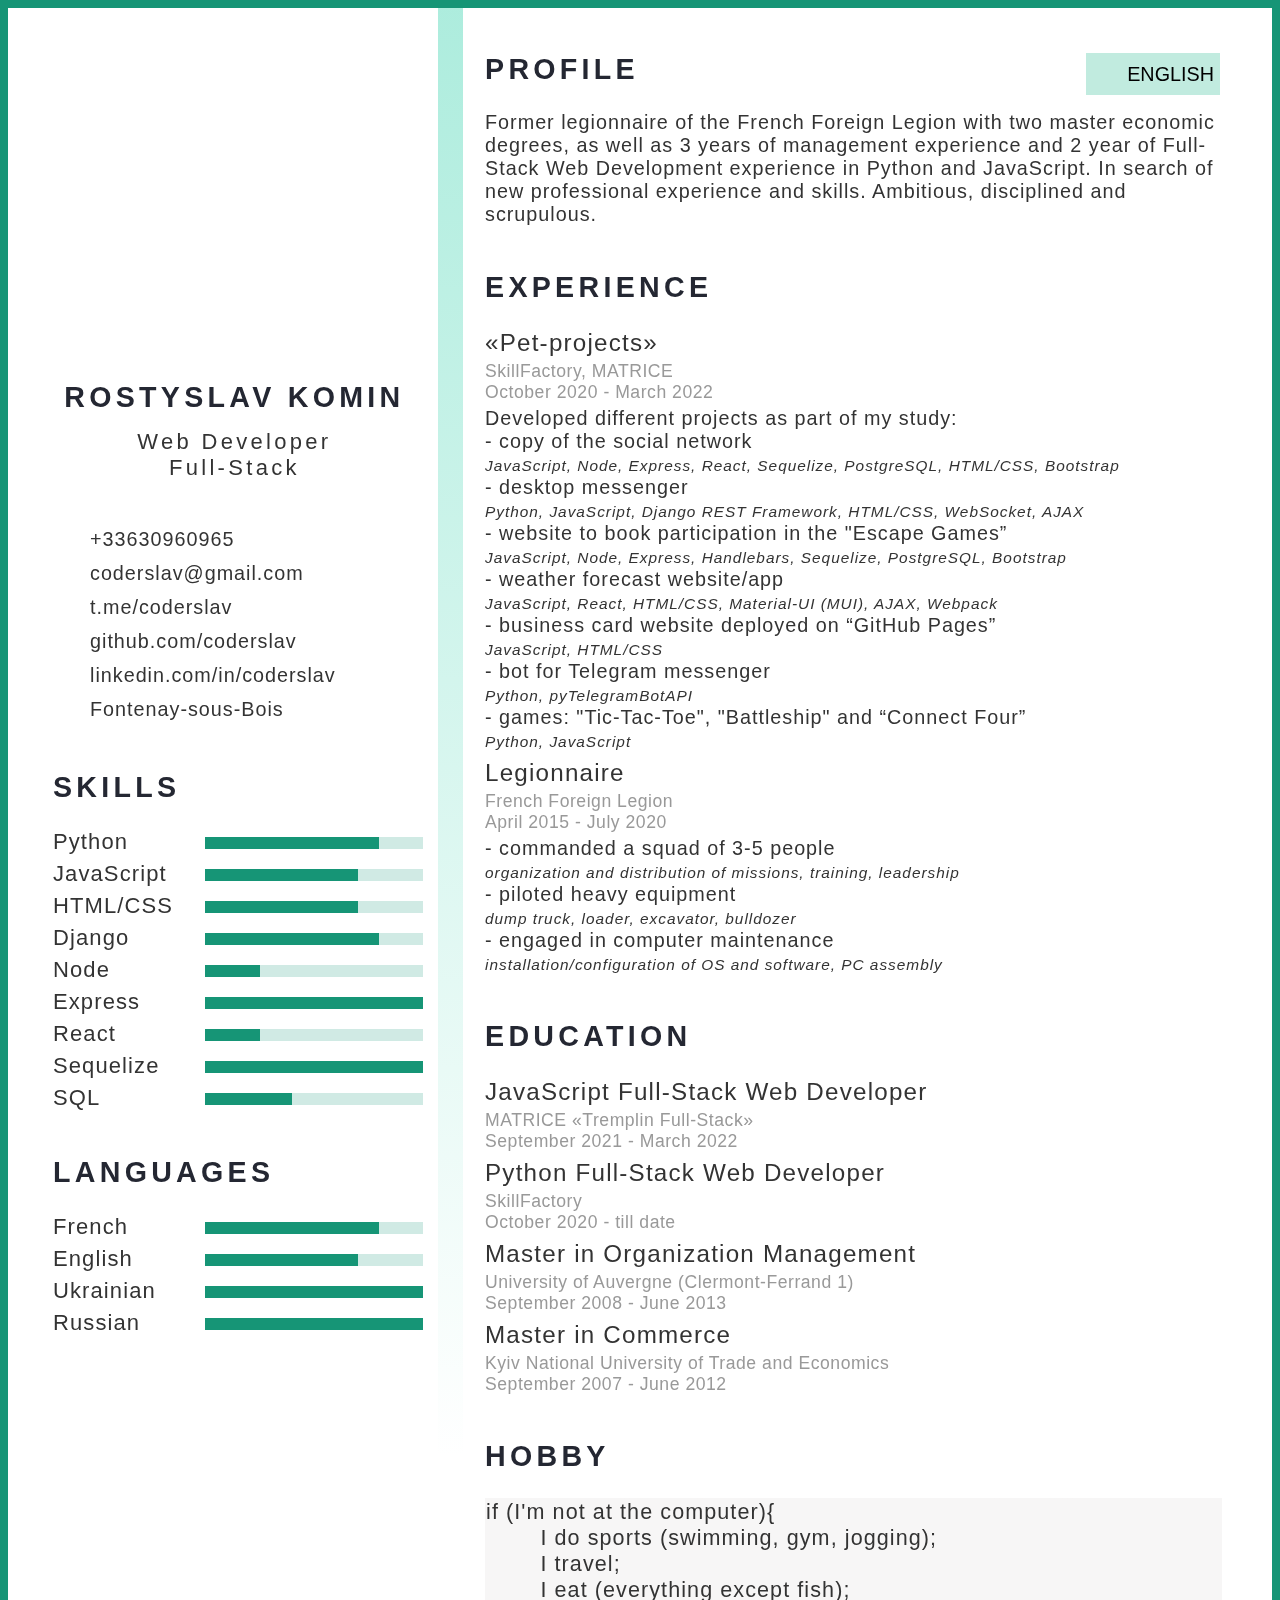
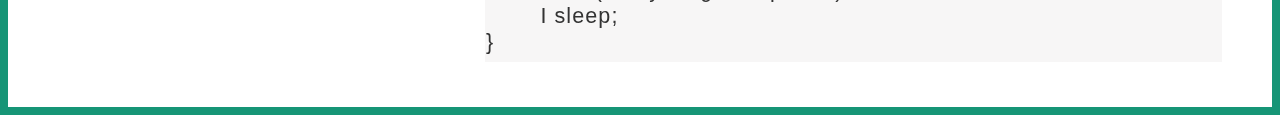
==== commit f34126da: "CV 2.8.3 (update, refactoring)" ====
--- a/index.html
+++ b/index.html
@@ -129,7 +129,7 @@
                             - desktop messenger<br /><span class="in-parentheses">Python, JavaScript, Django REST Framework, HTML/CSS, WebSocket, AJAX</span><br />
                             - website to book participation in the "Escape Games”<br /><span class="in-parentheses">JavaScript, Node, Express, Handlebars, Sequelize, PostgreSQL, Bootstrap</span><br />
                             - weather forecast website/app<br /><span class="in-parentheses">JavaScript, React, HTML/CSS, Material-UI (MUI), AJAX, Webpack</span><br />
-                            - business card website (my CV) deployed on “GitHub Pages”<br /><span class="in-parentheses">JavaScript, HTML/CSS</span><br />
+                            - business card website deployed on “GitHub Pages”<br /><span class="in-parentheses">JavaScript, HTML/CSS</span><br />
                             - bot for Telegram messenger<br /><span class="in-parentheses">Python, pyTelegramBotAPI</span><br />
                             - games: "Tic-Tac-Toe", "Battleship" and “Connect Four”<br /><span class="in-parentheses">Python, JavaScript</span>
                         </div>
